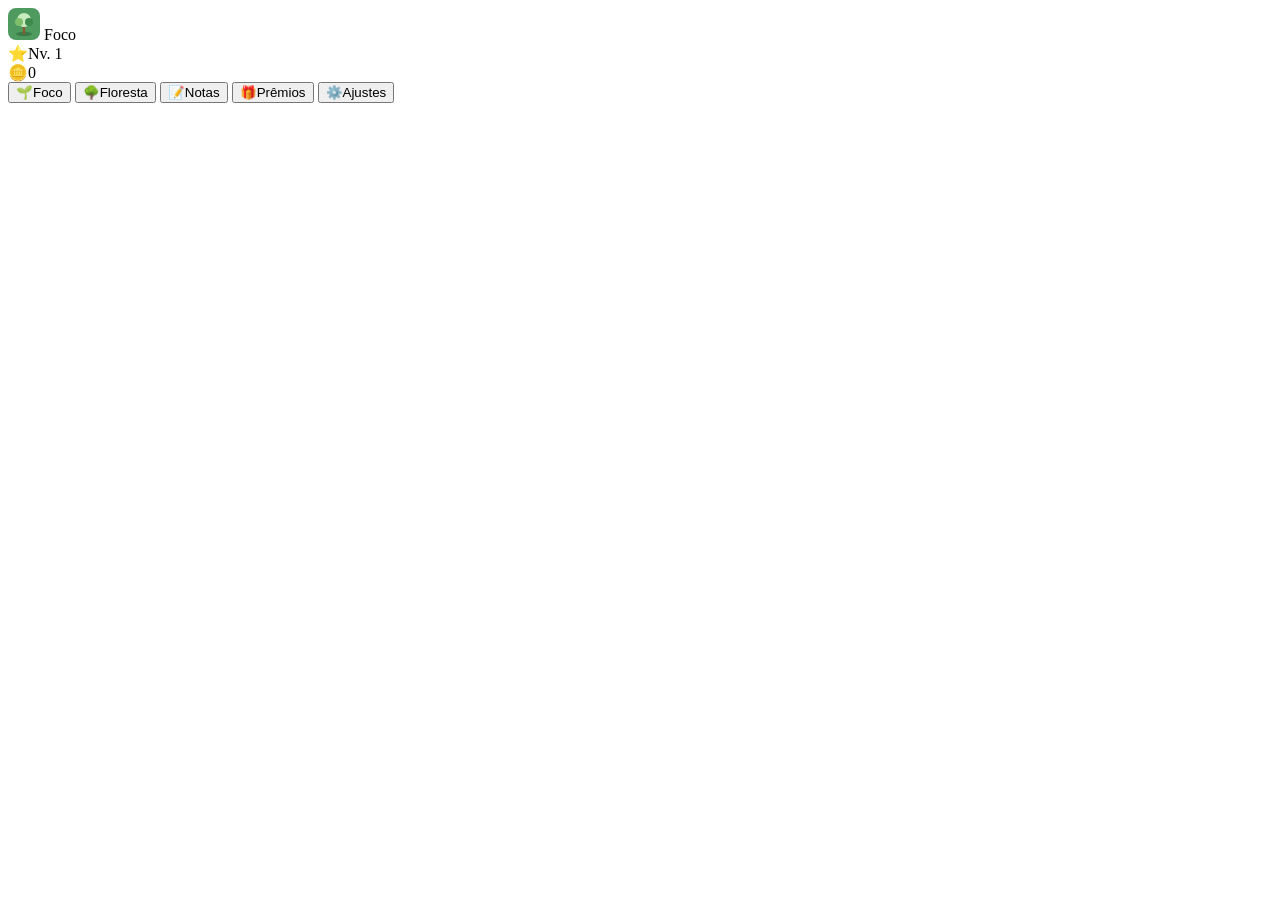
==== index.html @ a3f13887 "Add files via upload" ====
<!DOCTYPE html>
<html lang="pt-BR">
<head>
  <meta charset="UTF-8">
  <meta name="viewport" content="width=device-width, initial-scale=1, viewport-fit=cover, maximum-scale=1">
  <meta name="theme-color" content="#4f9a5e">
  <meta name="apple-mobile-web-app-capable" content="yes">
  <meta name="mobile-web-app-capable" content="yes">
  <meta name="apple-mobile-web-app-status-bar-style" content="default">
  <meta name="apple-mobile-web-app-title" content="Foco">
  <meta name="description" content="App pessoal de foco: plante uma árvore, suba de nível e defina suas próprias recompensas.">
  <title>Foco</title>
  <link rel="manifest" href="manifest.json">
  <link rel="icon" type="image/png" sizes="192x192" href="icons/icon-192.png">
  <link rel="apple-touch-icon" href="icons/icon-180.png">
  <link rel="stylesheet" href="css/styles.css">
</head>
<body>
  <div id="app">
    <header class="app-header">
      <div class="brand">
        <svg viewBox="0 0 32 32" width="32" height="32" aria-hidden="true">
          <rect width="32" height="32" rx="8" fill="#4f9a5e"/>
          <ellipse cx="16" cy="26" rx="8" ry="2.2" fill="#3b7a49"/>
          <path d="M16 25 V14" stroke="#8a5a32" stroke-width="2.4" stroke-linecap="round"/>
          <circle cx="16" cy="12" r="7" fill="#c8ecc0"/>
          <circle cx="11" cy="14" r="4" fill="#7fbf6b"/>
          <circle cx="21" cy="14" r="4" fill="#3e8a4c"/>
        </svg>
        Foco
      </div>
      <div class="header-stats">
        <div class="pill" title="Nível"><span class="ico">⭐</span><span id="hdr-level">Nv. 1</span></div>
        <div class="pill" title="Moedas"><span class="ico">🪙</span><span id="hdr-coins">0</span></div>
      </div>
    </header>
    <main>
      <section id="view-foco" class="view active" hidden-off></section>
      <section id="view-floresta" class="view"></section>
      <section id="view-notas" class="view"></section>
      <section id="view-recompensas" class="view"></section>
      <section id="view-ajustes" class="view"></section>
    </main>
    <nav class="tabbar" aria-label="Navegação principal">
      <button type="button" data-tab="foco" class="active"><span class="ti">🌱</span>Foco</button>
      <button type="button" data-tab="floresta"><span class="ti">🌳</span>Floresta</button>
      <button type="button" data-tab="notas"><span class="ti">📝</span>Notas</button>
      <button type="button" data-tab="recompensas"><span class="ti">🎁</span>Prêmios</button>
      <button type="button" data-tab="ajustes"><span class="ti">⚙️</span>Ajustes</button>
    </nav>
  </div>
  <script src="js/app.js"></script>
</body>
</html>
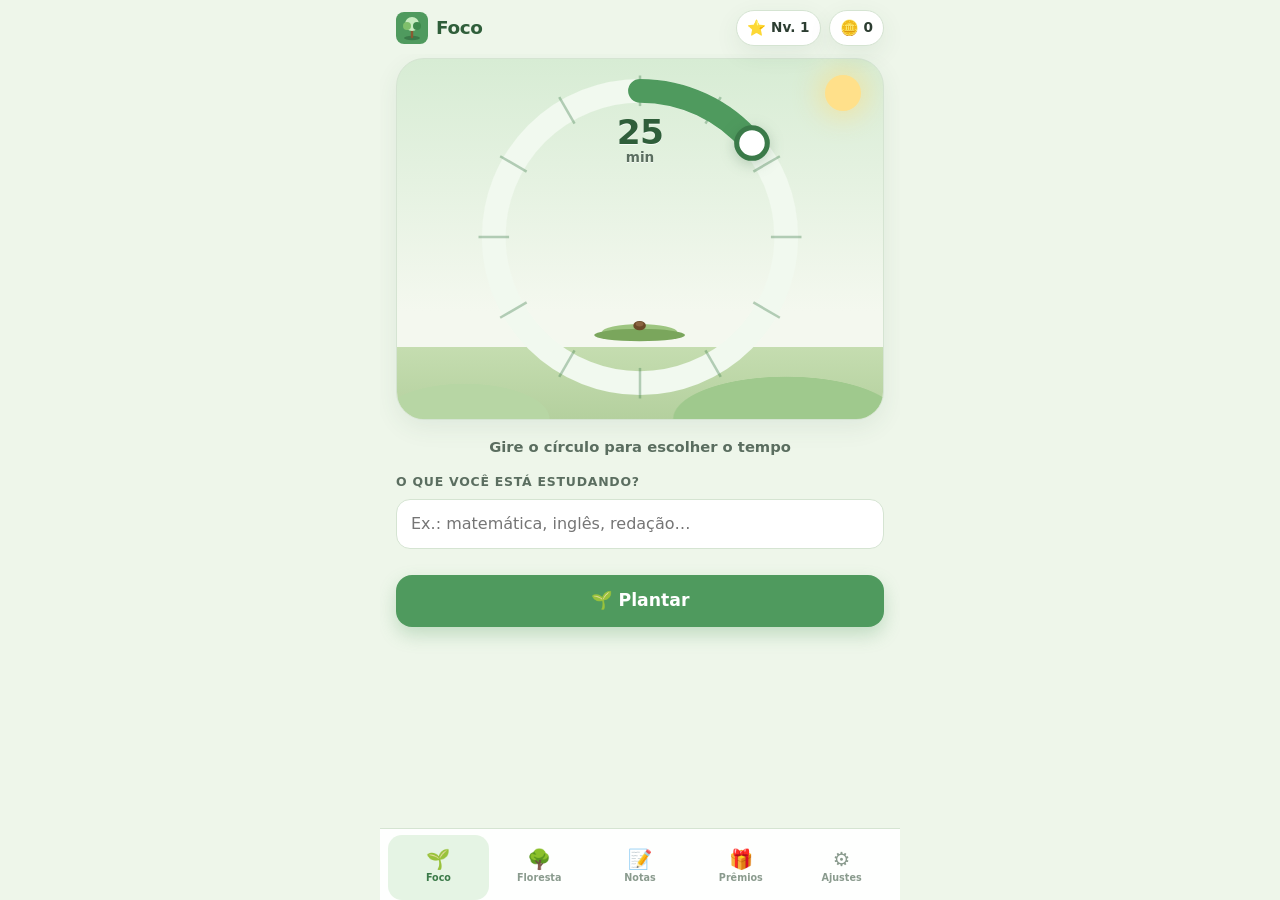
==== commit 5317cb60: "Add files via upload" ====
--- a/index.html
+++ b/index.html
@@ -11,9 +11,9 @@
   <meta name="description" content="App pessoal de foco: plante uma árvore, suba de nível e defina suas próprias recompensas.">
   <title>Foco</title>
   <link rel="manifest" href="manifest.json">
-  <link rel="icon" type="image/png" sizes="192x192" href="icons/icon-192.png">
-  <link rel="apple-touch-icon" href="icons/icon-180.png">
-  <link rel="stylesheet" href="css/styles.css">
+  <link rel="icon" type="image/png" sizes="192x192" href="icon-192.png">
+  <link rel="apple-touch-icon" href="icon-180.png">
+  <link rel="stylesheet" href="styles.css">
 </head>
 <body>
   <div id="app">
@@ -49,6 +49,6 @@
       <button type="button" data-tab="ajustes"><span class="ti">⚙️</span>Ajustes</button>
     </nav>
   </div>
-  <script src="js/app.js"></script>
+  <script src="app.js"></script>
 </body>
 </html>
--- a/styles.css
+++ b/styles.css
@@ -0,0 +1,967 @@
+/* Foco — estilo Forest: verdes suaves, aconchegante, mobile-first */
+:root {
+  --bg: #eef6ea;
+  --bg-2: #e3f0dc;
+  --sky-top: #d7ecd4;
+  --sky-bottom: #f4f8ef;
+  --surface: #ffffff;
+  --surface-2: #f7fbf4;
+  --ink: #2c3d31;
+  --ink-soft: #5b6e60;
+  --muted: #8a9b8e;
+  --line: #d5e4d2;
+  --green: #4f9a5e;
+  --green-dark: #3b7a49;
+  --green-deep: #2f5e3a;
+  --green-soft: #e5f4e4;
+  --leaf: #7fbf6b;
+  --mint: #b7dfb0;
+  --gold: #e2b04a;
+  --gold-soft: #fff3d0;
+  --peach: #e89a6c;
+  --peach-soft: #fde8d8;
+  --rose: #d97570;
+  --rose-soft: #fde8e6;
+  --shadow: 0 8px 24px rgba(47, 94, 58, 0.08);
+  --shadow-lg: 0 16px 40px rgba(47, 94, 58, 0.12);
+  --radius: 22px;
+  --radius-sm: 14px;
+  --nav-h: 72px;
+  --safe-top: env(safe-area-inset-top, 0px);
+  --safe-bottom: env(safe-area-inset-bottom, 0px);
+  --font: ui-rounded, "Segoe UI", "Trebuchet MS", "Avenir Next", system-ui, sans-serif;
+}
+
+html[data-theme="dark"] {
+  --bg: #1c261f;
+  --bg-2: #16201a;
+  --sky-top: #24352a;
+  --sky-bottom: #1c261f;
+  --surface: #27332b;
+  --surface-2: #222c26;
+  --ink: #e8f0e8;
+  --ink-soft: #b5c4b6;
+  --muted: #8a9b8e;
+  --line: #35463a;
+  --green: #6fbe7c;
+  --green-dark: #5aa568;
+  --green-deep: #b7dfb0;
+  --green-soft: #2c4333;
+  --leaf: #8fd67a;
+  --mint: #3d5a42;
+  --gold: #e8c36a;
+  --gold-soft: #3d3420;
+  --peach: #e9a57c;
+  --peach-soft: #3d2e24;
+  --rose: #e89a96;
+  --rose-soft: #3d2a28;
+  --shadow: 0 8px 24px rgba(0, 0, 0, 0.28);
+  --shadow-lg: 0 16px 40px rgba(0, 0, 0, 0.35);
+}
+
+* { box-sizing: border-box; margin: 0; padding: 0; -webkit-tap-highlight-color: transparent; }
+html, body {
+  height: 100%;
+  background: var(--bg);
+  color: var(--ink);
+  font-family: var(--font);
+  font-size: 16px;
+  line-height: 1.45;
+  overflow: hidden;
+}
+button, input, select, textarea { font: inherit; color: inherit; }
+button { cursor: pointer; border: 0; background: none; }
+img, svg { display: block; max-width: 100%; }
+
+#app {
+  height: 100dvh;
+  height: 100vh;
+  display: flex;
+  flex-direction: column;
+  padding-top: var(--safe-top);
+  max-width: 520px;
+  margin: 0 auto;
+  position: relative;
+  background: var(--bg);
+}
+
+/* Header */
+.app-header {
+  display: flex;
+  align-items: center;
+  justify-content: space-between;
+  padding: 10px 16px 8px;
+  gap: 10px;
+  flex-shrink: 0;
+  z-index: 5;
+}
+.brand {
+  display: flex;
+  align-items: center;
+  gap: 8px;
+  font-weight: 800;
+  font-size: 1.15rem;
+  letter-spacing: -0.02em;
+  color: var(--green-deep);
+}
+.brand svg { width: 32px; height: 32px; }
+.header-stats { display: flex; gap: 8px; }
+.pill {
+  display: flex;
+  align-items: center;
+  gap: 5px;
+  background: var(--surface);
+  border: 1px solid var(--line);
+  border-radius: 999px;
+  padding: 6px 10px;
+  font-weight: 700;
+  font-size: 0.85rem;
+  box-shadow: var(--shadow);
+  min-height: 36px;
+}
+.pill .ico { font-size: 0.95rem; }
+
+/* Views */
+main {
+  flex: 1;
+  overflow: hidden;
+  position: relative;
+}
+.view {
+  display: none;
+  height: 100%;
+  overflow-y: auto;
+  overflow-x: hidden;
+  -webkit-overflow-scrolling: touch;
+  padding: 4px 16px calc(var(--nav-h) + var(--safe-bottom) + 16px);
+}
+.view.active { display: block; }
+
+/* Bottom nav */
+.tabbar {
+  position: fixed;
+  left: 50%;
+  transform: translateX(-50%);
+  bottom: 0;
+  width: 100%;
+  max-width: 520px;
+  height: calc(var(--nav-h) + var(--safe-bottom));
+  padding: 6px 8px var(--safe-bottom);
+  background: color-mix(in srgb, var(--surface) 92%, transparent);
+  backdrop-filter: blur(16px);
+  -webkit-backdrop-filter: blur(16px);
+  border-top: 1px solid var(--line);
+  display: grid;
+  grid-template-columns: repeat(5, 1fr);
+  z-index: 20;
+}
+.tabbar button {
+  display: flex;
+  flex-direction: column;
+  align-items: center;
+  justify-content: center;
+  gap: 2px;
+  color: var(--muted);
+  font-size: 0.62rem;
+  font-weight: 700;
+  min-height: 56px;
+  border-radius: 14px;
+}
+.tabbar button .ti { font-size: 1.35rem; line-height: 1; }
+.tabbar button.active { color: var(--green-dark); background: var(--green-soft); }
+
+/* ===== Foco ===== */
+.foco-scene {
+  position: relative;
+  border-radius: 28px;
+  background: linear-gradient(180deg, var(--sky-top) 0%, var(--sky-bottom) 70%);
+  min-height: 280px;
+  padding: 12px 8px 0;
+  overflow: hidden;
+  box-shadow: var(--shadow);
+  border: 1px solid var(--line);
+}
+.foco-scene .sun {
+  position: absolute;
+  top: 16px;
+  right: 22px;
+  width: 36px;
+  height: 36px;
+  border-radius: 50%;
+  background: #ffe08a;
+  box-shadow: 0 0 24px 8px rgba(255, 220, 120, 0.45);
+}
+html[data-theme="dark"] .foco-scene .sun {
+  background: #f0e6c0;
+  box-shadow: 0 0 20px 6px rgba(240, 230, 192, 0.2);
+  opacity: 0.7;
+}
+.foco-scene .hills {
+  position: absolute;
+  left: -10%;
+  right: -10%;
+  bottom: 0;
+  height: 72px;
+  background:
+    radial-gradient(120px 50px at 20% 100%, #b7d6a4 0 70%, transparent 71%),
+    radial-gradient(160px 60px at 75% 100%, #9fc98d 0 70%, transparent 71%),
+    linear-gradient(#c5ddb0, #b4d09e);
+}
+html[data-theme="dark"] .foco-scene .hills {
+  background:
+    radial-gradient(120px 50px at 20% 100%, #2d4a34 0 70%, transparent 71%),
+    radial-gradient(160px 60px at 75% 100%, #26402e 0 70%, transparent 71%),
+    linear-gradient(#2a4030, #233628);
+}
+.tree-wrap {
+  position: relative;
+  z-index: 2;
+  height: 230px;
+  display: flex;
+  align-items: flex-end;
+  justify-content: center;
+}
+.tree-wrap svg { width: 200px; height: 230px; overflow: visible; }
+.tree-wrap.sway .canopy, .tree-wrap.sway .leaf {
+  transform-origin: 100px 200px;
+  animation: sway 3.6s ease-in-out infinite;
+}
+@keyframes sway {
+  0%, 100% { transform: rotate(0deg); }
+  50% { transform: rotate(2.2deg); }
+}
+@keyframes pop-in {
+  from { transform: scale(0.6); opacity: 0; }
+  to { transform: scale(1); opacity: 1; }
+}
+.tree-wrap.grow-pop svg { animation: pop-in 0.45s ease; }
+
+.timer-block { text-align: center; margin: 16px 0 10px; }
+.timer {
+  font-size: 3.4rem;
+  font-weight: 800;
+  letter-spacing: -0.04em;
+  line-height: 1;
+  color: var(--green-deep);
+  font-variant-numeric: tabular-nums;
+}
+.timer-sub {
+  margin-top: 6px;
+  color: var(--ink-soft);
+  font-weight: 600;
+  font-size: 0.92rem;
+  min-height: 1.3em;
+}
+.status-chip {
+  display: inline-flex;
+  align-items: center;
+  gap: 6px;
+  margin-top: 8px;
+  padding: 4px 10px;
+  border-radius: 999px;
+  background: var(--green-soft);
+  color: var(--green-dark);
+  font-weight: 700;
+  font-size: 0.78rem;
+}
+.status-chip.warn { background: var(--peach-soft); color: #9a4e28; }
+.status-chip.fail { background: var(--rose-soft); color: var(--rose); }
+
+.section-label {
+  font-size: 0.78rem;
+  font-weight: 800;
+  text-transform: uppercase;
+  letter-spacing: 0.06em;
+  color: var(--ink-soft);
+  margin: 16px 0 8px;
+}
+
+.presets {
+  display: flex;
+  flex-wrap: wrap;
+  gap: 8px;
+}
+.chip {
+  min-height: 44px;
+  padding: 8px 14px;
+  border-radius: 999px;
+  border: 1.5px solid var(--line);
+  background: var(--surface);
+  font-weight: 700;
+  color: var(--ink-soft);
+}
+.chip.active {
+  background: var(--green);
+  border-color: var(--green);
+  color: #fff;
+}
+.chip:focus-visible, .btn:focus-visible, .tabbar button:focus-visible {
+  outline: 3px solid color-mix(in srgb, var(--green) 50%, white);
+  outline-offset: 2px;
+}
+
+.field {
+  width: 100%;
+  min-height: 48px;
+  border: 1.5px solid var(--line);
+  background: var(--surface);
+  border-radius: var(--radius-sm);
+  padding: 12px 14px;
+}
+.field:focus { outline: none; border-color: var(--green); }
+.tag-row { display: flex; gap: 8px; }
+.tag-row .field { flex: 1; }
+.tag-suggestions { display: flex; flex-wrap: wrap; gap: 6px; margin-top: 8px; }
+.tag-suggestions .chip { min-height: 36px; padding: 4px 12px; font-size: 0.85rem; }
+
+.btn {
+  display: inline-flex;
+  align-items: center;
+  justify-content: center;
+  gap: 8px;
+  min-height: 52px;
+  padding: 12px 20px;
+  border-radius: 16px;
+  font-weight: 800;
+  transition: transform 0.12s ease, filter 0.12s ease;
+}
+.btn:active { transform: scale(0.98); }
+.btn-primary {
+  width: 100%;
+  background: var(--green);
+  color: #fff;
+  font-size: 1.08rem;
+  box-shadow: 0 8px 18px rgba(79, 154, 94, 0.28);
+  margin-top: 18px;
+}
+.btn-primary:disabled { filter: grayscale(0.4); opacity: 0.6; }
+.btn-ghost {
+  background: var(--surface);
+  border: 1.5px solid var(--line);
+  color: var(--ink);
+  min-height: 48px;
+}
+.btn-danger {
+  background: var(--rose-soft);
+  color: #9a3c38;
+  min-height: 48px;
+}
+.btn-gold {
+  background: var(--gold-soft);
+  color: #7a5a12;
+}
+.btn-row { display: flex; gap: 8px; margin-top: 12px; }
+.btn-row .btn { flex: 1; }
+
+.hidden { display: none !important; }
+
+/* ===== Cards / Floresta ===== */
+.card {
+  background: var(--surface);
+  border: 1px solid var(--line);
+  border-radius: var(--radius);
+  padding: 16px;
+  box-shadow: var(--shadow);
+  margin-bottom: 12px;
+}
+.level-card { text-align: left; }
+.level-top { display: flex; justify-content: space-between; align-items: baseline; gap: 8px; }
+.level-num {
+  font-size: 1.6rem;
+  font-weight: 800;
+  color: var(--green-deep);
+  letter-spacing: -0.03em;
+}
+.xp-label { font-size: 0.82rem; font-weight: 700; color: var(--ink-soft); }
+.bar {
+  height: 12px;
+  background: var(--green-soft);
+  border-radius: 999px;
+  overflow: hidden;
+  margin-top: 10px;
+}
+.bar > span {
+  display: block;
+  height: 100%;
+  background: linear-gradient(90deg, var(--green-dark), var(--leaf));
+  border-radius: inherit;
+  width: 0%;
+  transition: width 0.5s ease;
+}
+.stat-grid {
+  display: grid;
+  grid-template-columns: repeat(3, 1fr);
+  gap: 8px;
+  margin-bottom: 12px;
+}
+.stat {
+  background: var(--surface);
+  border: 1px solid var(--line);
+  border-radius: 16px;
+  padding: 12px 8px;
+  text-align: center;
+  box-shadow: var(--shadow);
+}
+.stat b { display: block; font-size: 1.25rem; color: var(--green-deep); font-weight: 800; }
+.stat span { font-size: 0.72rem; font-weight: 700; color: var(--ink-soft); }
+
+.forest-grid {
+  display: grid;
+  grid-template-columns: repeat(5, 1fr);
+  gap: 6px;
+}
+.forest-cell {
+  aspect-ratio: 1;
+  border-radius: 12px;
+  background: var(--green-soft);
+  display: flex;
+  align-items: center;
+  justify-content: center;
+  border: 0;
+  padding: 2px;
+}
+.forest-cell.empty { background: var(--surface-2); border: 1px dashed var(--line); }
+.forest-cell.withered { background: #efe6d8; }
+html[data-theme="dark"] .forest-cell.withered { background: #3a3328; }
+.forest-cell svg { width: 100%; height: 100%; }
+.forest-empty {
+  text-align: center;
+  color: var(--ink-soft);
+  padding: 20px 8px;
+  font-weight: 600;
+}
+
+.week-bars {
+  display: grid;
+  grid-template-columns: repeat(7, 1fr);
+  gap: 6px;
+  align-items: end;
+  height: 100px;
+  margin-top: 8px;
+}
+.week-bar {
+  display: flex;
+  flex-direction: column;
+  align-items: center;
+  justify-content: flex-end;
+  height: 100%;
+  gap: 4px;
+}
+.week-bar .col {
+  width: 100%;
+  background: var(--green);
+  border-radius: 6px 6px 3px 3px;
+  min-height: 4px;
+}
+.week-bar .d { font-size: 0.68rem; font-weight: 700; color: var(--muted); }
+.week-bar.today .d { color: var(--green-dark); }
+
+.tag-list { display: flex; flex-direction: column; gap: 8px; }
+.tag-row-stat { display: flex; align-items: center; gap: 8px; font-size: 0.9rem; }
+.tag-row-stat .name { flex: 0 0 90px; font-weight: 700; overflow: hidden; text-overflow: ellipsis; white-space: nowrap; }
+.tag-row-stat .bar { flex: 1; margin: 0; }
+.tag-row-stat .mins { flex: 0 0 auto; font-weight: 700; color: var(--ink-soft); font-size: 0.8rem; }
+
+/* ===== Recompensas ===== */
+.reward-card { position: relative; }
+.reward-head {
+  display: flex;
+  align-items: flex-start;
+  gap: 10px;
+}
+.reward-emoji {
+  width: 48px;
+  height: 48px;
+  border-radius: 14px;
+  background: var(--green-soft);
+  display: flex;
+  align-items: center;
+  justify-content: center;
+  font-size: 1.5rem;
+  flex-shrink: 0;
+}
+.reward-head h3 { font-size: 1.05rem; font-weight: 800; }
+.reward-head p { font-size: 0.85rem; color: var(--ink-soft); margin-top: 2px; }
+.badge {
+  display: inline-flex;
+  align-items: center;
+  padding: 2px 8px;
+  border-radius: 999px;
+  font-size: 0.7rem;
+  font-weight: 800;
+  margin-top: 6px;
+  margin-right: 4px;
+}
+.badge-lock { background: var(--peach-soft); color: #9a4e28; }
+.badge-ok { background: var(--green-soft); color: var(--green-dark); }
+.badge-done { background: var(--gold-soft); color: #7a5a12; }
+.crit-list { margin-top: 12px; display: flex; flex-direction: column; gap: 8px; }
+.crit {
+  font-size: 0.8rem;
+  font-weight: 600;
+  color: var(--ink-soft);
+}
+.crit .bar { margin-top: 4px; height: 8px; }
+.crit-meta { display: flex; justify-content: space-between; gap: 8px; }
+.reward-actions { display: flex; gap: 8px; margin-top: 12px; flex-wrap: wrap; }
+.reward-actions .btn { flex: 1; min-width: 110px; min-height: 44px; font-size: 0.9rem; }
+.fab-space { height: 8px; }
+.btn-add {
+  width: 100%;
+  background: var(--green-soft);
+  color: var(--green-dark);
+  margin-top: 4px;
+}
+
+/* ===== Ajustes ===== */
+.setting-row {
+  display: flex;
+  align-items: center;
+  justify-content: space-between;
+  gap: 12px;
+  padding: 12px 0;
+  border-bottom: 1px solid var(--line);
+}
+.setting-row:last-child { border-bottom: 0; }
+.setting-row h3 { font-size: 0.98rem; font-weight: 800; }
+.setting-row p { font-size: 0.8rem; color: var(--ink-soft); margin-top: 2px; }
+.toggle {
+  --w: 52px;
+  position: relative;
+  width: var(--w);
+  height: 32px;
+  border-radius: 999px;
+  background: var(--line);
+  flex-shrink: 0;
+  transition: background 0.2s;
+}
+.toggle on, .toggle[aria-checked="true"] { background: var(--green); }
+.toggle::after {
+  content: "";
+  position: absolute;
+  top: 3px;
+  left: 3px;
+  width: 26px;
+  height: 26px;
+  background: #fff;
+  border-radius: 50%;
+  transition: transform 0.2s;
+  box-shadow: 0 1px 4px rgba(0,0,0,0.15);
+}
+.toggle[aria-checked="true"]::after { transform: translateX(20px); }
+
+.help {
+  font-size: 0.8rem;
+  color: var(--ink-soft);
+  background: var(--surface-2);
+  border-radius: 12px;
+  padding: 10px 12px;
+  margin-top: 8px;
+  line-height: 1.5;
+}
+.help strong { color: var(--ink); }
+
+/* Lembretes */
+.reminder-card { padding: 14px; }
+.reminder-top { display: flex; align-items: center; justify-content: space-between; gap: 8px; }
+.reminder-time { font-size: 1.45rem; font-weight: 800; letter-spacing: -0.03em; color: var(--green-deep); }
+.days { display: flex; flex-wrap: wrap; gap: 4px; margin: 10px 0 8px; }
+.day-chip {
+  width: 36px;
+  height: 36px;
+  border-radius: 50%;
+  font-size: 0.68rem;
+  font-weight: 800;
+  background: var(--surface-2);
+  color: var(--ink-soft);
+  border: 1.5px solid var(--line);
+}
+.day-chip.on, .day-chip.active {
+  background: var(--green);
+  border-color: var(--green);
+  color: #fff;
+}
+.reminder-msg { font-size: 0.88rem; color: var(--ink-soft); font-weight: 600; }
+
+/* Modal */
+.modal-bg {
+  position: fixed;
+  inset: 0;
+  background: rgba(28, 40, 32, 0.45);
+  z-index: 40;
+  display: flex;
+  align-items: flex-end;
+  justify-content: center;
+  padding: 0;
+}
+.modal-bg.center { align-items: center; padding: 20px; }
+.modal {
+  background: var(--surface);
+  width: 100%;
+  max-width: 520px;
+  border-radius: 24px 24px 0 0;
+  padding: 16px 16px calc(20px + var(--safe-bottom));
+  max-height: 92dvh;
+  overflow-y: auto;
+  box-shadow: var(--shadow-lg);
+  animation: slide-up 0.28s ease;
+}
+.modal-bg.center .modal {
+  border-radius: 24px;
+  animation: pop-in 0.28s ease;
+}
+@keyframes slide-up {
+  from { transform: translateY(24px); opacity: 0.6; }
+  to { transform: none; opacity: 1; }
+}
+.modal h2 { font-size: 1.2rem; font-weight: 800; margin-bottom: 12px; }
+.modal .grab {
+  width: 40px;
+  height: 4px;
+  background: var(--line);
+  border-radius: 4px;
+  margin: 0 auto 12px;
+}
+.form-grid { display: flex; flex-direction: column; gap: 10px; }
+.form-grid label { font-size: 0.78rem; font-weight: 800; color: var(--ink-soft); text-transform: uppercase; letter-spacing: 0.04em; }
+.crit-builder { display: flex; flex-direction: column; gap: 8px; }
+.crit-edit {
+  background: var(--surface-2);
+  border: 1px solid var(--line);
+  border-radius: 14px;
+  padding: 10px;
+  display: flex;
+  flex-direction: column;
+  gap: 8px;
+}
+.crit-edit-row { display: flex; gap: 6px; align-items: center; }
+.crit-edit-row select, .crit-edit-row input { flex: 1; min-height: 44px; }
+.icon-btn {
+  width: 44px;
+  height: 44px;
+  border-radius: 12px;
+  background: var(--rose-soft);
+  color: #9a3c38;
+  font-size: 1.1rem;
+  flex-shrink: 0;
+}
+
+/* Toasts / overlays */
+.toast {
+  position: fixed;
+  left: 50%;
+  transform: translateX(-50%);
+  bottom: calc(var(--nav-h) + var(--safe-bottom) + 12px);
+  background: var(--ink);
+  color: #fff;
+  padding: 12px 16px;
+  border-radius: 14px;
+  font-weight: 700;
+  font-size: 0.9rem;
+  z-index: 50;
+  max-width: min(440px, calc(100% - 24px));
+  box-shadow: var(--shadow-lg);
+  animation: pop-in 0.25s ease;
+}
+.overlay-level {
+  position: fixed;
+  inset: 0;
+  background: rgba(28, 40, 32, 0.55);
+  z-index: 45;
+  display: flex;
+  align-items: center;
+  justify-content: center;
+  padding: 24px;
+}
+.level-up {
+  background: var(--surface);
+  border-radius: 28px;
+  padding: 28px 22px 22px;
+  text-align: center;
+  width: min(360px, 100%);
+  box-shadow: var(--shadow-lg);
+  animation: pop-in 0.4s ease;
+}
+.level-up .burst { font-size: 3rem; animation: pop-in 0.5s ease; }
+.level-up h2 { font-size: 1.5rem; margin: 8px 0 4px; color: var(--green-deep); }
+.level-up p { color: var(--ink-soft); font-weight: 600; }
+
+/* Custom duration */
+.stepper { display: flex; align-items: center; gap: 8px; }
+.stepper button {
+  width: 48px;
+  height: 48px;
+  border-radius: 14px;
+  background: var(--green-soft);
+  color: var(--green-dark);
+  font-size: 1.4rem;
+  font-weight: 800;
+}
+.stepper input {
+  flex: 1;
+  text-align: center;
+  font-size: 1.4rem;
+  font-weight: 800;
+  min-height: 48px;
+  border: 1.5px solid var(--line);
+  border-radius: 14px;
+  background: var(--surface);
+}
+
+.file-btn { position: relative; overflow: hidden; }
+.file-btn input[type=file] {
+  position: absolute;
+  inset: 0;
+  opacity: 0;
+  cursor: pointer;
+}
+
+/* History list */
+.hist-item {
+  display: flex;
+  align-items: center;
+  gap: 10px;
+  padding: 8px 0;
+  border-bottom: 1px solid var(--line);
+  font-size: 0.88rem;
+}
+.hist-item:last-child { border-bottom: 0; }
+.hist-item .mini { width: 36px; height: 36px; flex-shrink: 0; }
+.hist-item .when { font-weight: 700; }
+.hist-item .meta { color: var(--ink-soft); font-size: 0.8rem; }
+.ok-dot { color: var(--green); }
+.fail-dot { color: var(--rose); }
+
+@media (prefers-reduced-motion: reduce) {
+  *, *::before, *::after { animation: none !important; transition: none !important; }
+}
+
+/* Tab bar 5 items */
+.tabbar { grid-template-columns: repeat(5, 1fr); }
+.tabbar button { font-size: 0.6rem; padding: 0 2px; }
+.tabbar button .ti { font-size: 1.22rem; }
+
+/* Circular Forest-style dial */
+.dial-stage {
+  position: relative;
+  width: min(100%, 340px);
+  margin: 0 auto;
+  aspect-ratio: 1;
+  display: flex;
+  align-items: center;
+  justify-content: center;
+}
+.dial-svg {
+  position: absolute;
+  inset: 0;
+  width: 100%;
+  height: 100%;
+  touch-action: none;
+  z-index: 3;
+}
+.dial-svg .track { fill: none; stroke: color-mix(in srgb, var(--surface) 80%, var(--mint)); stroke-width: 14; }
+.dial-svg .arc { fill: none; stroke: var(--green); stroke-width: 14; stroke-linecap: round; }
+.dial-svg .ticks { stroke: var(--green-dark); stroke-width: 1.5; opacity: 0.35; }
+.dial-svg .knob { fill: #fff; stroke: var(--green-dark); stroke-width: 3; filter: drop-shadow(0 2px 4px rgba(47,94,58,.25)); cursor: grab; }
+.dial-svg .knob:active { cursor: grabbing; }
+.dial-center {
+  position: relative;
+  z-index: 2;
+  width: 68%;
+  height: 68%;
+  display: flex;
+  flex-direction: column;
+  align-items: center;
+  justify-content: flex-end;
+  pointer-events: none;
+}
+.dial-center .tree-wrap {
+  height: 78%;
+  width: 100%;
+  align-items: flex-end;
+}
+.dial-center .tree-wrap svg { width: 100%; height: 100%; }
+.countdown-big {
+  position: absolute;
+  top: 14%;
+  left: 0; right: 0;
+  text-align: center;
+  z-index: 4;
+  pointer-events: none;
+  font-weight: 800;
+  letter-spacing: -0.04em;
+  color: var(--green-deep);
+  font-variant-numeric: tabular-nums;
+  line-height: 1;
+  text-shadow: 0 1px 0 color-mix(in srgb, var(--surface) 70%, transparent);
+}
+.countdown-big .mm { font-size: 2.15rem; }
+.countdown-big .unit { font-size: 0.85rem; font-weight: 800; color: var(--ink-soft); letter-spacing: 0; display: block; margin-top: 2px; }
+
+.foco-scene {
+  min-height: auto;
+  padding: 8px 8px 12px;
+  display: flex;
+  flex-direction: column;
+  align-items: center;
+}
+.subject-block { margin-top: 14px; }
+.subject-block .field { font-size: 16px; }
+
+/* Notes / journal */
+.cal-head {
+  display: flex;
+  align-items: center;
+  justify-content: space-between;
+  margin-bottom: 10px;
+}
+.cal-head h3 { font-size: 1.05rem; font-weight: 800; }
+.cal-head button {
+  width: 44px; height: 44px;
+  border-radius: 12px;
+  background: var(--green-soft);
+  color: var(--green-dark);
+  font-size: 1.2rem;
+  font-weight: 800;
+}
+.cal-weekdays, .cal-grid {
+  display: grid;
+  grid-template-columns: repeat(7, 1fr);
+  gap: 4px;
+  text-align: center;
+}
+.cal-weekdays span {
+  font-size: 0.68rem;
+  font-weight: 800;
+  color: var(--muted);
+  padding: 4px 0;
+}
+.cal-day {
+  aspect-ratio: 1;
+  border-radius: 12px;
+  border: 0;
+  background: transparent;
+  font-weight: 700;
+  font-size: 0.85rem;
+  color: var(--ink);
+  position: relative;
+  display: flex;
+  flex-direction: column;
+  align-items: center;
+  justify-content: center;
+  min-height: 40px;
+}
+.cal-day.mute { color: var(--muted); opacity: 0.45; }
+.cal-day.today { background: var(--green-soft); color: var(--green-dark); }
+.cal-day.sel { background: var(--green); color: #fff; }
+.cal-day .dots { display: flex; gap: 2px; margin-top: 1px; height: 6px; }
+.cal-day .dot { width: 5px; height: 5px; border-radius: 50%; }
+.cal-day .dot.sess { background: var(--green); }
+.cal-day .dot.note { background: var(--gold); }
+.cal-day.sel .dot.sess { background: #fff; }
+.cal-day.sel .dot.note { background: var(--gold-soft); }
+
+.note-area {
+  width: 100%;
+  min-height: 140px;
+  border: 1.5px solid var(--line);
+  background: var(--surface);
+  border-radius: 16px;
+  padding: 12px 14px;
+  resize: vertical;
+  line-height: 1.5;
+  font-size: 16px;
+}
+.note-area:focus { outline: none; border-color: var(--green); }
+.note-meta { font-size: 0.78rem; color: var(--muted); font-weight: 600; margin-top: 6px; }
+.day-sessions { margin-top: 10px; }
+
+/* Confirm / give up */
+.danger-text { color: #9a3c38; font-weight: 700; text-align: center; margin: 8px 0 16px; }
+
+.theme-seg {
+  display: flex;
+  background: var(--surface-2);
+  border-radius: 12px;
+  padding: 3px;
+  gap: 2px;
+}
+.theme-seg button {
+  min-height: 36px;
+  padding: 6px 10px;
+  border-radius: 10px;
+  font-weight: 800;
+  font-size: 0.78rem;
+  color: var(--ink-soft);
+}
+.theme-seg button.active { background: var(--surface); color: var(--green-dark); box-shadow: var(--shadow); }
+
+.toast {
+  background: #2c3d31 !important;
+  color: #fff !important;
+}
+.missed-bar {
+  flex-shrink: 0;
+  margin: 0 16px 8px;
+  background: #2c3d31;
+  color: #fff;
+  border-radius: 14px;
+  padding: 10px 12px;
+  display: flex;
+  align-items: flex-start;
+  gap: 8px;
+  font-weight: 700;
+  font-size: 0.85rem;
+  line-height: 1.35;
+  box-shadow: var(--shadow);
+  z-index: 6;
+}
+.missed-bar .txt { flex: 1; }
+.missed-bar .x {
+  width: 36px; height: 36px;
+  border-radius: 10px;
+  color: #fff;
+  font-size: 1.1rem;
+  flex-shrink: 0;
+}
+.reminder-card .btn-row { flex-wrap: wrap; }
+.reminder-card .btn-row .btn {
+  flex: 1 1 calc(50% - 8px);
+  min-width: 120px;
+  font-size: 0.82rem;
+  padding: 10px 8px;
+}
+
+.pause-panel {
+  margin: 12px 0 4px;
+  background: var(--peach-soft);
+  border: 1px solid color-mix(in srgb, var(--peach) 35%, var(--line));
+  border-radius: 16px;
+  padding: 12px 14px 14px;
+  text-align: center;
+}
+.pause-panel .pause-clock {
+  font-size: 1.7rem;
+  font-weight: 800;
+  color: #9a4e28;
+  font-variant-numeric: tabular-nums;
+  letter-spacing: -0.03em;
+  line-height: 1.1;
+}
+.pause-panel .pause-label {
+  font-size: 0.72rem;
+  font-weight: 800;
+  text-transform: uppercase;
+  letter-spacing: 0.06em;
+  color: #9a4e28;
+  margin-top: 2px;
+}
+.pause-panel .pause-hint {
+  margin-top: 8px;
+  font-size: 0.85rem;
+  font-weight: 700;
+  color: var(--ink-soft);
+  line-height: 1.35;
+}
+html[data-theme="dark"] .pause-panel .pause-clock,
+html[data-theme="dark"] .pause-panel .pause-label { color: var(--peach); }
